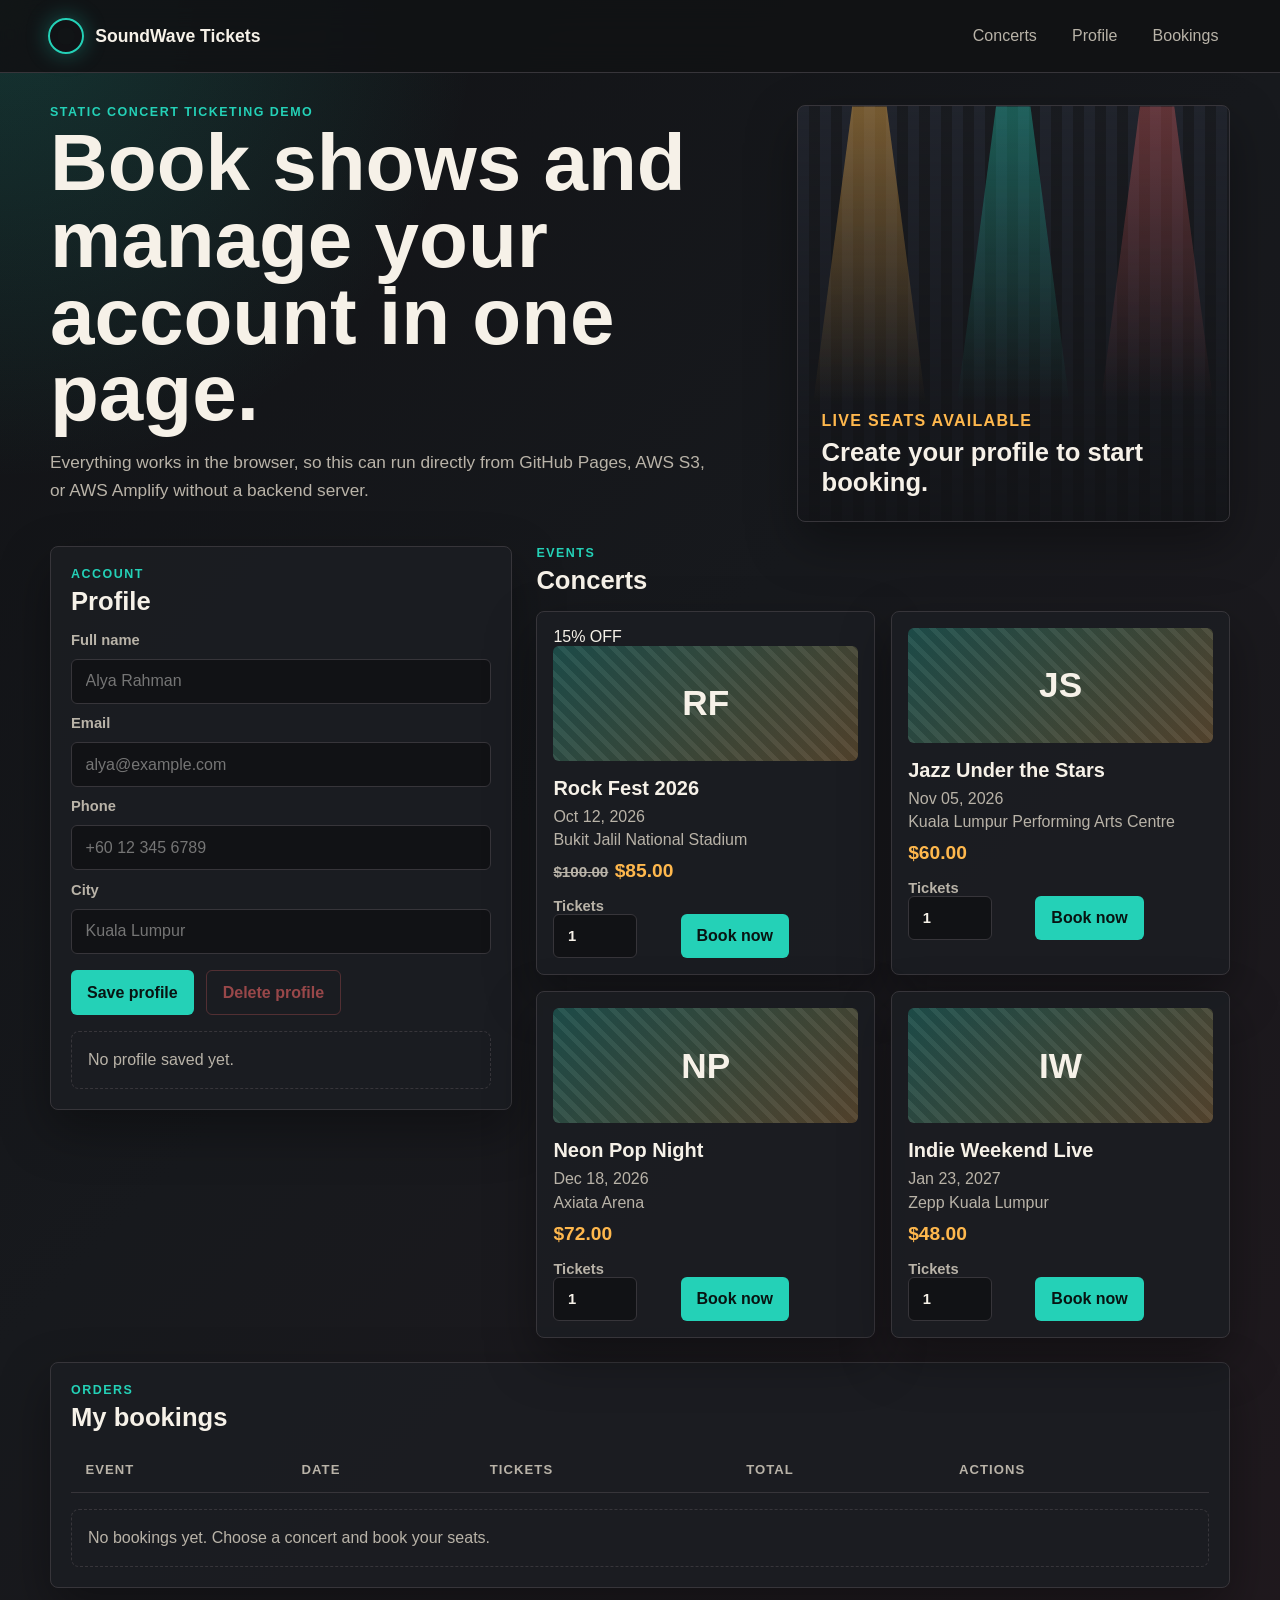
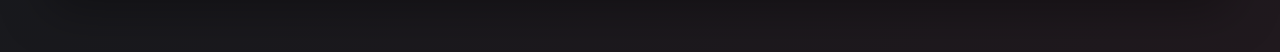
==== index.html @ 80351d64 "Add concert ticketing CRUD website" ====
<!DOCTYPE html>
<html lang="en">
<head>
    <meta charset="UTF-8">
    <meta name="viewport" content="width=device-width, initial-scale=1.0">
    <title>SoundWave Tickets</title>
    <link rel="stylesheet" href="style.css">
</head>
<body>
    <nav class="navbar">
        <a class="brand" href="#concerts" aria-label="SoundWave Tickets home">
            <span class="brand-mark" aria-hidden="true"></span>
            <span>SoundWave Tickets</span>
        </a>

        <div class="nav-actions">
            <a href="#concerts">Concerts</a>
            <a href="#profile">Profile</a>
            <a href="#bookings">Bookings</a>
        </div>
    </nav>

    <main>
        <section class="hero" aria-labelledby="page-title">
            <div>
                <p class="eyebrow">Static concert ticketing demo</p>
                <h1 id="page-title">Book shows and manage your account in one page.</h1>
                <p class="hero-copy">Everything works in the browser, so this can run directly from GitHub Pages, AWS S3, or AWS Amplify without a backend server.</p>
            </div>
            <div class="hero-panel" aria-label="Featured event artwork">
                <div class="stage-lights" aria-hidden="true">
                    <span></span>
                    <span></span>
                    <span></span>
                </div>
                <p>Live seats available</p>
                <strong id="profileGreeting">Create your profile to start booking.</strong>
            </div>
        </section>

        <section class="dashboard-grid">
            <article class="panel profile-panel" id="profile">
                <div class="section-heading">
                    <p class="eyebrow">Account</p>
                    <h2>Profile</h2>
                </div>

                <form id="profileForm" class="form-stack">
                    <input type="hidden" id="profileId">

                    <label for="fullName">Full name</label>
                    <input type="text" id="fullName" name="fullName" autocomplete="name" placeholder="Alya Rahman" required>

                    <label for="email">Email</label>
                    <input type="email" id="email" name="email" autocomplete="email" placeholder="alya@example.com" required>

                    <label for="phone">Phone</label>
                    <input type="tel" id="phone" name="phone" autocomplete="tel" placeholder="+60 12 345 6789" required>

                    <label for="city">City</label>
                    <input type="text" id="city" name="city" autocomplete="address-level2" placeholder="Kuala Lumpur">

                    <div class="button-row">
                        <button class="primary-btn" type="submit" id="saveProfileBtn">Save profile</button>
                        <button class="danger-btn" type="button" id="deleteProfileBtn">Delete profile</button>
                    </div>
                </form>

                <div id="profileSummary" class="summary-box" aria-live="polite"></div>
            </article>

            <section class="concerts" id="concerts" aria-labelledby="concerts-title">
                <div class="section-heading">
                    <p class="eyebrow">Events</p>
                    <h2 id="concerts-title">Concerts</h2>
                </div>
                <div class="product-grid" id="concertList"></div>
            </section>
        </section>

        <section class="panel bookings-panel" id="bookings">
            <div class="section-heading">
                <p class="eyebrow">Orders</p>
                <h2>My bookings</h2>
            </div>

            <div class="table-wrap">
                <table>
                    <thead>
                        <tr>
                            <th>Event</th>
                            <th>Date</th>
                            <th>Tickets</th>
                            <th>Total</th>
                            <th>Actions</th>
                        </tr>
                    </thead>
                    <tbody id="bookingRows"></tbody>
                </table>
            </div>

            <div id="emptyBookings" class="empty-state">No bookings yet. Choose a concert and book your seats.</div>
        </section>
    </main>

    <dialog id="editBookingDialog">
        <form method="dialog" class="dialog-card" id="editBookingForm">
            <input type="hidden" id="editBookingId">
            <h2>Edit booking</h2>

            <label for="editQuantity">Tickets</label>
            <input type="number" id="editQuantity" min="1" max="5" required>

            <div class="button-row">
                <button class="secondary-btn" value="cancel" type="button" id="cancelEditBtn">Cancel</button>
                <button class="primary-btn" value="save" type="submit">Update booking</button>
            </div>
        </form>
    </dialog>

    <div id="toast" class="toast" role="status" aria-live="polite"></div>

    <script src="script.js"></script>
</body>
</html>
---- style.css ----
:root {
    color-scheme: dark;
    --bg: #111215;
    --panel: #1b1d22;
    --panel-strong: #242832;
    --text: #f6f1e8;
    --muted: #b9b3a8;
    --line: #37353a;
    --brand: #24d1b7;
    --brand-strong: #15b39c;
    --accent: #ffb84d;
    --danger: #ff6b6b;
    --danger-strong: #ef4444;
    --shadow: 0 20px 50px rgba(0, 0, 0, 0.35);
}

* {
    box-sizing: border-box;
}

html {
    scroll-behavior: smooth;
}

body {
    min-height: 100vh;
    margin: 0;
    background:
        radial-gradient(circle at top left, rgba(36, 209, 183, 0.18), transparent 30rem),
        linear-gradient(135deg, #111215 0%, #17191d 46%, #20191e 100%);
    color: var(--text);
    font-family: Arial, Helvetica, sans-serif;
}

button,
input {
    font: inherit;
}

button {
    min-height: 44px;
}

button:disabled {
    cursor: not-allowed;
    opacity: 0.55;
}

.navbar {
    position: sticky;
    top: 0;
    z-index: 10;
    display: flex;
    align-items: center;
    justify-content: space-between;
    gap: 1rem;
    padding: 1rem clamp(1rem, 4vw, 3rem);
    background: rgba(17, 18, 21, 0.9);
    border-bottom: 1px solid var(--line);
    backdrop-filter: blur(16px);
}

.brand,
.nav-actions a {
    color: var(--text);
    text-decoration: none;
}

.brand {
    display: inline-flex;
    align-items: center;
    gap: 0.7rem;
    font-size: 1.1rem;
    font-weight: 800;
}

.brand-mark {
    width: 2.25rem;
    aspect-ratio: 1;
    border: 2px solid var(--brand);
    border-radius: 50%;
    box-shadow: inset 0 0 0 0.45rem #111215, 0 0 22px rgba(36, 209, 183, 0.35);
}

.nav-actions {
    display: flex;
    align-items: center;
    gap: 0.5rem;
}

.nav-actions a {
    padding: 0.7rem 0.85rem;
    border-radius: 6px;
    color: var(--muted);
}

.nav-actions a:hover,
.nav-actions a:focus-visible {
    color: var(--text);
    background: var(--panel-strong);
    outline: none;
}

main {
    width: min(1180px, calc(100% - 2rem));
    margin: 0 auto;
    padding: 2rem 0 4rem;
}

.hero {
    display: grid;
    grid-template-columns: minmax(0, 1.25fr) minmax(280px, 0.75fr);
    gap: 1.5rem;
    align-items: stretch;
    min-height: 340px;
    margin-bottom: 1.5rem;
}

.hero h1 {
    max-width: 820px;
    margin: 0;
    font-size: clamp(2.4rem, 8vw, 5rem);
    line-height: 0.96;
    letter-spacing: 0;
}

.hero-copy {
    max-width: 660px;
    color: var(--muted);
    font-size: 1.08rem;
    line-height: 1.6;
}

.hero-panel,
.panel,
.concert-card {
    background: rgba(27, 29, 34, 0.9);
    border: 1px solid var(--line);
    border-radius: 8px;
    box-shadow: var(--shadow);
}

.hero-panel {
    position: relative;
    overflow: hidden;
    display: flex;
    flex-direction: column;
    justify-content: end;
    min-height: 320px;
    padding: 1.5rem;
    background:
        linear-gradient(rgba(17, 18, 21, 0.2), rgba(17, 18, 21, 0.86)),
        repeating-linear-gradient(90deg, #242832 0 11px, #1b1d22 11px 22px);
}

.hero-panel p,
.hero-panel strong {
    position: relative;
    margin: 0;
}

.hero-panel p {
    color: var(--accent);
    font-weight: 800;
    text-transform: uppercase;
    letter-spacing: 0.08em;
}

.hero-panel strong {
    margin-top: 0.5rem;
    font-size: 1.6rem;
    line-height: 1.15;
}

.stage-lights {
    position: absolute;
    inset: 0;
    display: grid;
    grid-template-columns: repeat(3, 1fr);
    opacity: 0.9;
}

.stage-lights span {
    display: block;
    background: linear-gradient(to bottom, rgba(255, 184, 77, 0.45), transparent 72%);
    clip-path: polygon(38% 0, 62% 0, 100% 100%, 0 100%);
}

.stage-lights span:nth-child(2) {
    background: linear-gradient(to bottom, rgba(36, 209, 183, 0.4), transparent 72%);
}

.stage-lights span:nth-child(3) {
    background: linear-gradient(to bottom, rgba(255, 107, 107, 0.35), transparent 72%);
}

.dashboard-grid {
    display: grid;
    grid-template-columns: minmax(280px, 0.8fr) minmax(0, 1.2fr);
    gap: 1.5rem;
    align-items: start;
}

.panel {
    padding: 1.25rem;
}

.section-heading {
    margin-bottom: 1rem;
}

.section-heading h2 {
    margin: 0;
    font-size: 1.6rem;
}

.eyebrow {
    margin: 0 0 0.35rem;
    color: var(--brand);
    font-size: 0.78rem;
    font-weight: 800;
    letter-spacing: 0.12em;
    text-transform: uppercase;
}

.form-stack {
    display: grid;
    gap: 0.7rem;
}

label {
    color: var(--muted);
    font-size: 0.92rem;
    font-weight: 700;
}

input {
    width: 100%;
    min-height: 44px;
    padding: 0.78rem 0.85rem;
    border: 1px solid var(--line);
    border-radius: 6px;
    background: #111215;
    color: var(--text);
}

input:focus-visible {
    border-color: var(--brand);
    outline: 3px solid rgba(36, 209, 183, 0.18);
}

.button-row {
    display: flex;
    flex-wrap: wrap;
    gap: 0.75rem;
    margin-top: 0.35rem;
}

.primary-btn,
.secondary-btn,
.danger-btn,
.icon-btn {
    border: 0;
    border-radius: 6px;
    cursor: pointer;
    font-weight: 800;
}

.primary-btn {
    background: var(--brand);
    color: #081412;
    padding: 0.78rem 1rem;
}

.primary-btn:hover {
    background: var(--brand-strong);
}

.secondary-btn {
    background: var(--panel-strong);
    color: var(--text);
    padding: 0.78rem 1rem;
}

.danger-btn {
    background: transparent;
    color: var(--danger);
    border: 1px solid rgba(255, 107, 107, 0.45);
    padding: 0.78rem 1rem;
}

.danger-btn:hover {
    color: #160808;
    background: var(--danger);
}

.summary-box,
.empty-state {
    margin-top: 1rem;
    padding: 1rem;
    border: 1px dashed var(--line);
    border-radius: 8px;
    color: var(--muted);
    line-height: 1.5;
}

.summary-box strong {
    color: var(--text);
}

.concerts {
    min-width: 0;
}

.product-grid {
    display: grid;
    grid-template-columns: repeat(2, minmax(0, 1fr));
    gap: 1rem;
}

.concert-card {
    position: relative;
    min-height: 270px;
    overflow: hidden;
    padding: 1rem;
}

.concert-art {
    display: grid;
    place-items: center;
    width: 100%;
    min-height: 115px;
    margin-bottom: 1rem;
    border-radius: 6px;
    background:
        linear-gradient(135deg, rgba(36, 209, 183, 0.26), rgba(255, 184, 77, 0.24)),
        repeating-linear-gradient(45deg, rgba(255, 255, 255, 0.08) 0 5px, transparent 5px 12px);
    color: var(--text);
    font-size: 2.2rem;
    font-weight: 900;
}

.concert-card h3 {
    margin: 0 0 0.5rem;
    font-size: 1.25rem;
}

.concert-meta {
    margin: 0.35rem 0;
    color: var(--muted);
}

.price {
    margin: 0.7rem 0 1rem;
    color: var(--accent);
    font-size: 1.2rem;
    font-weight: 900;
}

.price s {
    margin-right: 0.4rem;
    color: var(--muted);
    font-size: 0.95rem;
}

.booking-form {
    display: flex;
    gap: 0.65rem;
    align-items: end;
}

.booking-form input {
    max-width: 84px;
}

.bookings-panel {
    margin-top: 1.5rem;
}

.table-wrap {
    overflow-x: auto;
}

table {
    width: 100%;
    border-collapse: collapse;
    min-width: 720px;
}

th,
td {
    padding: 0.9rem;
    border-bottom: 1px solid var(--line);
    text-align: left;
    vertical-align: middle;
}

th {
    color: var(--muted);
    font-size: 0.82rem;
    text-transform: uppercase;
    letter-spacing: 0.08em;
}

.row-actions {
    display: flex;
    gap: 0.5rem;
}

.icon-btn {
    min-width: 44px;
    padding: 0.6rem 0.75rem;
    background: var(--panel-strong);
    color: var(--text);
}

.icon-btn:hover {
    background: #303644;
}

.icon-btn.delete {
    color: var(--danger);
}

.empty-state[hidden] {
    display: none;
}

dialog {
    width: min(420px, calc(100% - 2rem));
    padding: 0;
    border: 0;
    border-radius: 8px;
    background: transparent;
}

dialog::backdrop {
    background: rgba(0, 0, 0, 0.72);
}

.dialog-card {
    display: grid;
    gap: 0.8rem;
    padding: 1.25rem;
    background: var(--panel);
    border: 1px solid var(--line);
    border-radius: 8px;
}

.dialog-card h2 {
    margin: 0 0 0.25rem;
}

.toast {
    position: fixed;
    right: 1rem;
    bottom: 1rem;
    max-width: min(360px, calc(100% - 2rem));
    padding: 0.9rem 1rem;
    border-radius: 8px;
    background: var(--brand);
    color: #081412;
    font-weight: 800;
    box-shadow: var(--shadow);
    opacity: 0;
    transform: translateY(1rem);
    transition: opacity 0.2s ease, transform 0.2s ease;
    pointer-events: none;
}

.toast.show {
    opacity: 1;
    transform: translateY(0);
}

@media (max-width: 900px) {
    .hero,
    .dashboard-grid {
        grid-template-columns: 1fr;
    }

    .hero h1 {
        font-size: clamp(2.4rem, 14vw, 4.1rem);
    }
}

@media (max-width: 680px) {
    .navbar,
    .nav-actions,
    .button-row,
    .booking-form {
        align-items: stretch;
        flex-direction: column;
    }

    .navbar {
        position: static;
    }

    .product-grid {
        grid-template-columns: 1fr;
    }

    .booking-form input {
        max-width: none;
    }

    .row-actions {
        flex-direction: column;
    }
}
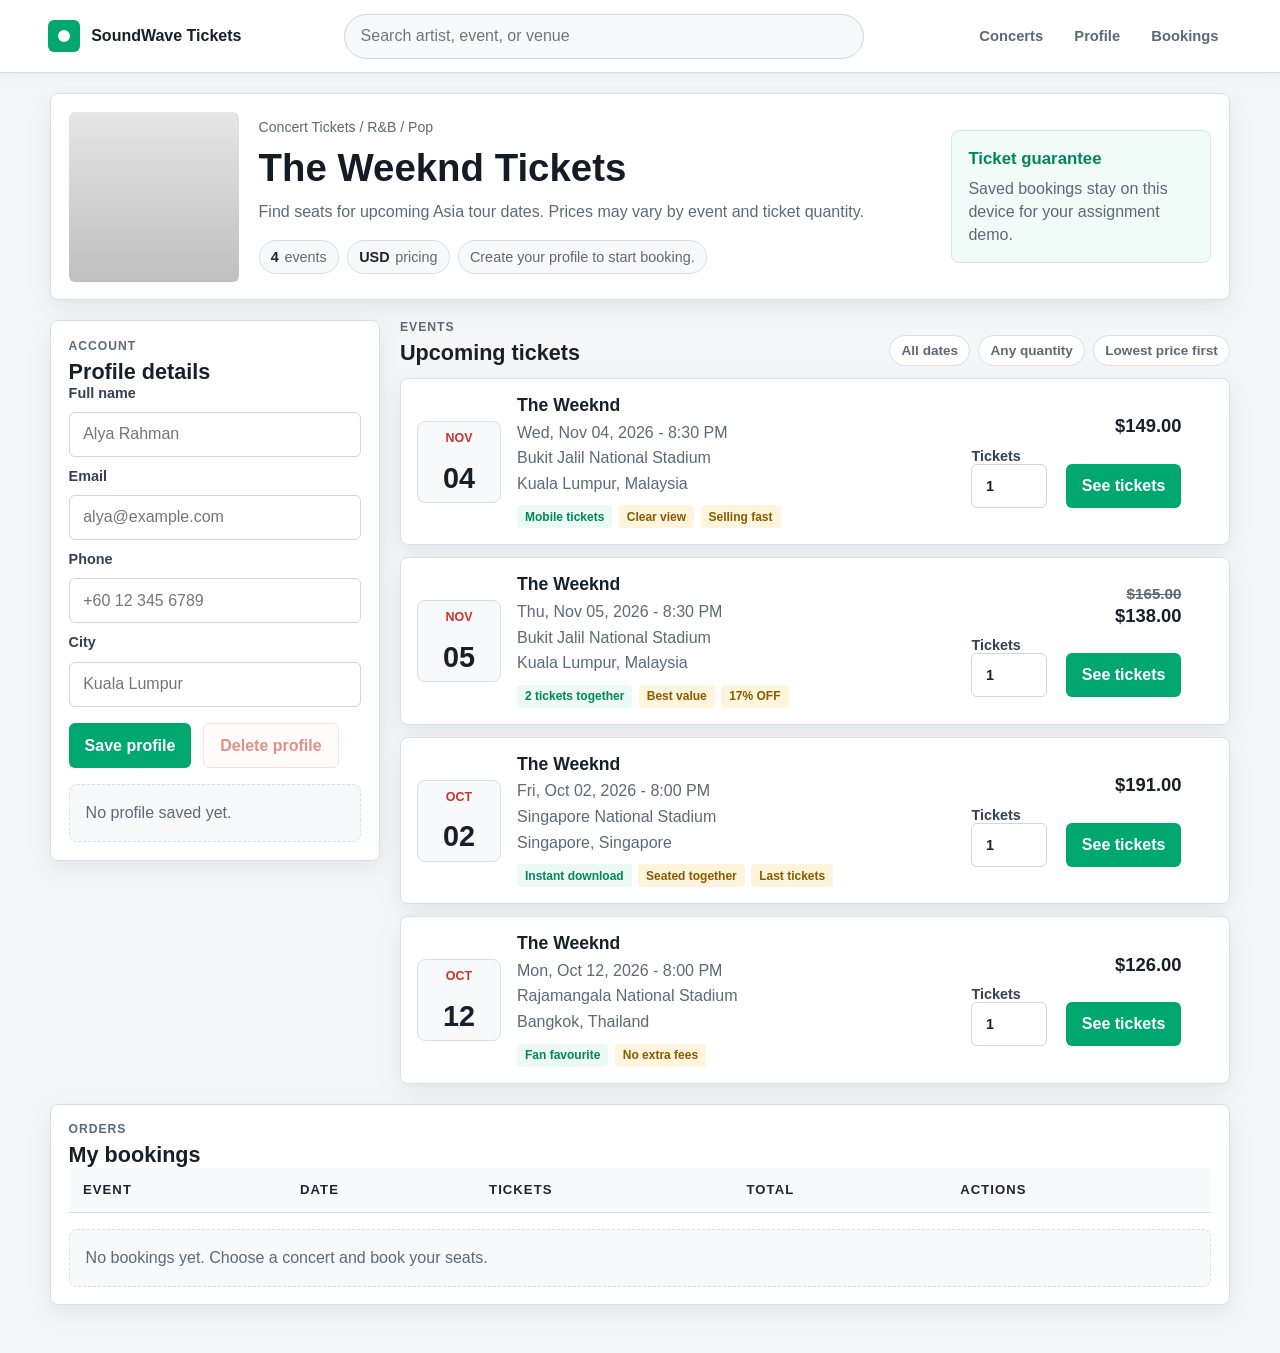
==== commit ee409598: "Update ticket marketplace design" ====
--- a/index.html
+++ b/index.html
@@ -3,7 +3,7 @@
 <head>
     <meta charset="UTF-8">
     <meta name="viewport" content="width=device-width, initial-scale=1.0">
-    <title>SoundWave Tickets</title>
+    <title>SoundWave Tickets | Concert Marketplace</title>
     <link rel="stylesheet" href="style.css">
 </head>
 <body>
@@ -13,6 +13,11 @@
             <span>SoundWave Tickets</span>
         </a>
 
+        <form class="site-search" role="search">
+            <label class="sr-only" for="concertSearch">Search events</label>
+            <input type="search" id="concertSearch" placeholder="Search artist, event, or venue">
+        </form>
+
         <div class="nav-actions">
             <a href="#concerts">Concerts</a>
             <a href="#profile">Profile</a>
@@ -21,28 +26,29 @@
     </nav>
 
     <main>
-        <section class="hero" aria-labelledby="page-title">
-            <div>
-                <p class="eyebrow">Static concert ticketing demo</p>
-                <h1 id="page-title">Book shows and manage your account in one page.</h1>
-                <p class="hero-copy">Everything works in the browser, so this can run directly from GitHub Pages, AWS S3, or AWS Amplify without a backend server.</p>
+        <section class="event-header" aria-labelledby="page-title">
+            <div class="artist-image" aria-hidden="true"></div>
+            <div class="artist-copy">
+                <p class="breadcrumb">Concert Tickets / R&amp;B / Pop</p>
+                <h1 id="page-title">The Weeknd Tickets</h1>
+                <p class="event-meta">Find seats for upcoming Asia tour dates. Prices may vary by event and ticket quantity.</p>
+                <div class="quick-stats" aria-label="Event summary">
+                    <span><strong>4</strong> events</span>
+                    <span><strong>USD</strong> pricing</span>
+                    <span id="profileGreeting">Create your profile to start booking.</span>
+                </div>
             </div>
-            <div class="hero-panel" aria-label="Featured event artwork">
-                <div class="stage-lights" aria-hidden="true">
-                    <span></span>
-                    <span></span>
-                    <span></span>
-                </div>
-                <p>Live seats available</p>
-                <strong id="profileGreeting">Create your profile to start booking.</strong>
-            </div>
+            <aside class="guarantee-card">
+                <strong>Ticket guarantee</strong>
+                <span>Saved bookings stay on this device for your assignment demo.</span>
+            </aside>
         </section>
 
-        <section class="dashboard-grid">
+        <section class="market-layout">
             <article class="panel profile-panel" id="profile">
                 <div class="section-heading">
                     <p class="eyebrow">Account</p>
-                    <h2>Profile</h2>
+                    <h2>Profile details</h2>
                 </div>
 
                 <form id="profileForm" class="form-stack">
@@ -69,10 +75,17 @@
                 <div id="profileSummary" class="summary-box" aria-live="polite"></div>
             </article>
 
-            <section class="concerts" id="concerts" aria-labelledby="concerts-title">
-                <div class="section-heading">
-                    <p class="eyebrow">Events</p>
-                    <h2 id="concerts-title">Concerts</h2>
+            <section class="concerts panel" id="concerts" aria-labelledby="concerts-title">
+                <div class="list-header">
+                    <div class="section-heading">
+                        <p class="eyebrow">Events</p>
+                        <h2 id="concerts-title">Upcoming tickets</h2>
+                    </div>
+                    <div class="filter-strip" aria-label="Ticket filters">
+                        <span>All dates</span>
+                        <span>Any quantity</span>
+                        <span>Lowest price first</span>
+                    </div>
                 </div>
                 <div class="product-grid" id="concertList"></div>
             </section>
--- a/style.css
+++ b/style.css
@@ -509,3 +509,544 @@
         flex-direction: column;
     }
 }
+
+/* Marketplace restyle inspired by modern ticket listing pages */
+:root {
+    color-scheme: light;
+    --bg: #f4f6f8;
+    --panel: #ffffff;
+    --panel-strong: #f7f9fb;
+    --text: #1d252f;
+    --muted: #5d6978;
+    --line: #d9dee7;
+    --brand: #00a870;
+    --brand-strong: #00865b;
+    --accent: #153e75;
+    --danger: #c9352b;
+    --danger-strong: #a92118;
+    --shadow: 0 8px 24px rgba(29, 37, 47, 0.08);
+}
+
+body {
+    background: var(--bg);
+    color: var(--text);
+    font-family: Arial, Helvetica, sans-serif;
+}
+
+.sr-only {
+    position: absolute;
+    width: 1px;
+    height: 1px;
+    padding: 0;
+    margin: -1px;
+    overflow: hidden;
+    clip: rect(0, 0, 0, 0);
+    white-space: nowrap;
+    border: 0;
+}
+
+.navbar {
+    position: sticky;
+    top: 0;
+    display: grid;
+    grid-template-columns: auto minmax(220px, 520px) auto;
+    gap: 1rem;
+    padding: 0.85rem clamp(1rem, 4vw, 3rem);
+    background: #ffffff;
+    border-bottom: 1px solid var(--line);
+    box-shadow: 0 2px 10px rgba(29, 37, 47, 0.06);
+    backdrop-filter: none;
+}
+
+.brand {
+    color: #17202a;
+    font-size: 1rem;
+    font-weight: 800;
+}
+
+.brand-mark {
+    width: 2rem;
+    border: 0;
+    border-radius: 6px;
+    background: var(--brand);
+    box-shadow: none;
+}
+
+.brand-mark::after {
+    content: "";
+    display: block;
+    width: 0.8rem;
+    height: 0.8rem;
+    margin: 0.6rem auto;
+    border-radius: 50%;
+    background: #ffffff;
+}
+
+.site-search {
+    width: 100%;
+}
+
+.site-search input {
+    min-height: 42px;
+    padding-left: 1rem;
+    background: #f7f9fb;
+    border-color: #cfd6df;
+    border-radius: 999px;
+    color: var(--text);
+}
+
+.nav-actions {
+    gap: 0.25rem;
+    justify-content: end;
+}
+
+.nav-actions a {
+    border-radius: 999px;
+    color: var(--muted);
+    font-size: 0.92rem;
+    font-weight: 700;
+}
+
+.nav-actions a:hover,
+.nav-actions a:focus-visible {
+    color: var(--brand-strong);
+    background: #edf9f5;
+}
+
+main {
+    width: min(1180px, calc(100% - 2rem));
+    padding: 1.25rem 0 3rem;
+}
+
+.event-header {
+    display: grid;
+    grid-template-columns: 170px minmax(0, 1fr) 260px;
+    gap: 1.25rem;
+    align-items: stretch;
+    margin-bottom: 1.25rem;
+    padding: 1.1rem;
+    background: #ffffff;
+    border: 1px solid var(--line);
+    border-radius: 8px;
+    box-shadow: var(--shadow);
+}
+
+.artist-image {
+    min-height: 170px;
+    border-radius: 6px;
+    background:
+        linear-gradient(rgba(0, 0, 0, 0.1), rgba(0, 0, 0, 0.25)),
+        url("https://images.unsplash.com/photo-1501386761578-eac5c94b800a?auto=format&fit=crop&w=600&q=80") center / cover;
+}
+
+.artist-copy {
+    align-self: center;
+}
+
+.breadcrumb {
+    margin: 0 0 0.75rem;
+    color: var(--muted);
+    font-size: 0.88rem;
+}
+
+.event-header h1 {
+    margin: 0 0 0.65rem;
+    color: #141b24;
+    font-size: 2.4rem;
+    line-height: 1.1;
+    letter-spacing: 0;
+}
+
+.event-meta {
+    max-width: 620px;
+    margin: 0 0 1rem;
+    color: var(--muted);
+    line-height: 1.5;
+}
+
+.quick-stats {
+    display: flex;
+    flex-wrap: wrap;
+    gap: 0.5rem;
+}
+
+.quick-stats span {
+    display: inline-flex;
+    gap: 0.35rem;
+    align-items: center;
+    min-height: 34px;
+    padding: 0.4rem 0.7rem;
+    border: 1px solid var(--line);
+    border-radius: 999px;
+    background: #f7f9fb;
+    color: var(--muted);
+    font-size: 0.9rem;
+}
+
+.quick-stats strong {
+    color: var(--text);
+}
+
+.guarantee-card {
+    align-self: center;
+    padding: 1rem;
+    border: 1px solid #cceee3;
+    border-radius: 8px;
+    background: #f1fbf7;
+    color: var(--muted);
+    line-height: 1.45;
+}
+
+.guarantee-card strong,
+.guarantee-card span {
+    display: block;
+}
+
+.guarantee-card strong {
+    margin-bottom: 0.35rem;
+    color: var(--brand-strong);
+    font-size: 1.05rem;
+}
+
+.market-layout {
+    display: grid;
+    grid-template-columns: 330px minmax(0, 1fr);
+    gap: 1.25rem;
+    align-items: start;
+}
+
+.panel,
+.concert-card,
+.hero-panel {
+    background: var(--panel);
+    border: 1px solid var(--line);
+    border-radius: 8px;
+    box-shadow: var(--shadow);
+}
+
+.profile-panel,
+.bookings-panel {
+    padding: 1.1rem;
+}
+
+.profile-panel {
+    position: sticky;
+    top: 86px;
+}
+
+.concerts.panel {
+    padding: 0;
+    background: transparent;
+    border: 0;
+    box-shadow: none;
+}
+
+.list-header {
+    display: flex;
+    align-items: end;
+    justify-content: space-between;
+    gap: 1rem;
+    margin-bottom: 0.75rem;
+}
+
+.section-heading {
+    margin-bottom: 0;
+}
+
+.section-heading h2 {
+    color: #17202a;
+    font-size: 1.35rem;
+}
+
+.eyebrow {
+    color: var(--muted);
+    font-size: 0.76rem;
+    letter-spacing: 0.08em;
+}
+
+.filter-strip {
+    display: flex;
+    flex-wrap: wrap;
+    gap: 0.5rem;
+    justify-content: flex-end;
+}
+
+.filter-strip span {
+    padding: 0.45rem 0.7rem;
+    border: 1px solid var(--line);
+    border-radius: 999px;
+    background: #ffffff;
+    color: var(--muted);
+    font-size: 0.85rem;
+    font-weight: 700;
+}
+
+label {
+    color: #344054;
+    font-size: 0.9rem;
+}
+
+input {
+    background: #ffffff;
+    border-color: #cfd6df;
+    color: var(--text);
+}
+
+input:focus-visible {
+    border-color: var(--brand);
+    outline: 3px solid rgba(0, 168, 112, 0.16);
+}
+
+.primary-btn,
+.secondary-btn,
+.danger-btn,
+.icon-btn {
+    border-radius: 6px;
+}
+
+.primary-btn {
+    background: var(--brand);
+    color: #ffffff;
+}
+
+.primary-btn:hover {
+    background: var(--brand-strong);
+}
+
+.secondary-btn,
+.icon-btn {
+    background: #f1f4f8;
+    color: #223041;
+    border: 1px solid #d8dee7;
+}
+
+.danger-btn {
+    color: var(--danger);
+    border: 1px solid #f0c6c2;
+    background: #fff7f6;
+}
+
+.danger-btn:hover {
+    color: #ffffff;
+    background: var(--danger);
+}
+
+.summary-box,
+.empty-state {
+    border-color: var(--line);
+    background: #f7f9fb;
+    color: var(--muted);
+}
+
+.summary-box strong {
+    color: var(--text);
+}
+
+.product-grid {
+    display: grid;
+    grid-template-columns: 1fr;
+    gap: 0.75rem;
+}
+
+.no-results {
+    padding: 1.25rem;
+    background: #ffffff;
+    border: 1px solid var(--line);
+    border-radius: 8px;
+    color: var(--muted);
+}
+
+.concert-card {
+    display: grid;
+    grid-template-columns: 84px minmax(0, 1fr) auto;
+    gap: 1rem;
+    align-items: center;
+    min-height: auto;
+    padding: 1rem;
+    overflow: visible;
+}
+
+.concert-card:hover {
+    border-color: #aeb8c6;
+}
+
+.date-badge {
+    display: grid;
+    place-items: center;
+    min-height: 82px;
+    border: 1px solid var(--line);
+    border-radius: 8px;
+    background: #f7f9fb;
+    text-align: center;
+}
+
+.date-badge span {
+    color: var(--danger);
+    font-size: 0.78rem;
+    font-weight: 800;
+    text-transform: uppercase;
+}
+
+.date-badge strong {
+    color: #17202a;
+    font-size: 1.8rem;
+    line-height: 1;
+}
+
+.event-main h3 {
+    margin: 0 0 0.35rem;
+    color: #17202a;
+    font-size: 1.1rem;
+}
+
+.concert-meta {
+    margin: 0.2rem 0;
+    color: var(--muted);
+    line-height: 1.4;
+}
+
+.event-tags {
+    display: flex;
+    flex-wrap: wrap;
+    gap: 0.4rem;
+    margin-top: 0.65rem;
+}
+
+.event-tags span,
+.badge {
+    position: static;
+    padding: 0.28rem 0.5rem;
+    border-radius: 4px;
+    background: #fff4dc;
+    color: #8a5a00;
+    font-size: 0.75rem;
+    font-weight: 800;
+}
+
+.event-tags span:first-child {
+    background: #edf9f5;
+    color: var(--brand-strong);
+}
+
+.event-actions {
+    width: min(210px, 100%);
+}
+
+.price {
+    margin: 0 0 0.65rem;
+    color: #17202a;
+    font-size: 1.15rem;
+    font-weight: 900;
+    text-align: right;
+}
+
+.price s {
+    display: block;
+    margin: 0 0 0.15rem;
+    color: var(--muted);
+}
+
+.booking-form {
+    justify-content: end;
+}
+
+.booking-form label {
+    flex: 1;
+}
+
+.booking-form input {
+    max-width: 76px;
+}
+
+.bookings-panel {
+    margin-top: 1.25rem;
+}
+
+table {
+    background: #ffffff;
+    min-width: 700px;
+}
+
+th {
+    background: #f7f9fb;
+    color: #526070;
+}
+
+th,
+td {
+    color: var(--text);
+}
+
+.icon-btn:hover {
+    background: #e7ebf1;
+}
+
+.icon-btn.delete {
+    color: var(--danger);
+}
+
+.dialog-card {
+    background: #ffffff;
+    border: 1px solid var(--line);
+}
+
+.dialog-card h2 {
+    color: #17202a;
+}
+
+.toast {
+    background: #17202a;
+    color: #ffffff;
+}
+
+@media (max-width: 980px) {
+    .navbar {
+        grid-template-columns: 1fr;
+    }
+
+    .nav-actions {
+        justify-content: flex-start;
+    }
+
+    .event-header,
+    .market-layout {
+        grid-template-columns: 1fr;
+    }
+
+    .profile-panel {
+        position: static;
+    }
+}
+
+@media (max-width: 700px) {
+    .list-header,
+    .quick-stats,
+    .filter-strip,
+    .button-row,
+    .booking-form,
+    .row-actions {
+        align-items: stretch;
+        flex-direction: column;
+    }
+
+    .concert-card {
+        grid-template-columns: 72px minmax(0, 1fr);
+    }
+
+    .event-actions {
+        grid-column: 1 / -1;
+        width: 100%;
+    }
+
+    .price {
+        text-align: left;
+    }
+
+    .booking-form input {
+        max-width: none;
+    }
+
+    .event-header h1 {
+        font-size: 2rem;
+    }
+}
